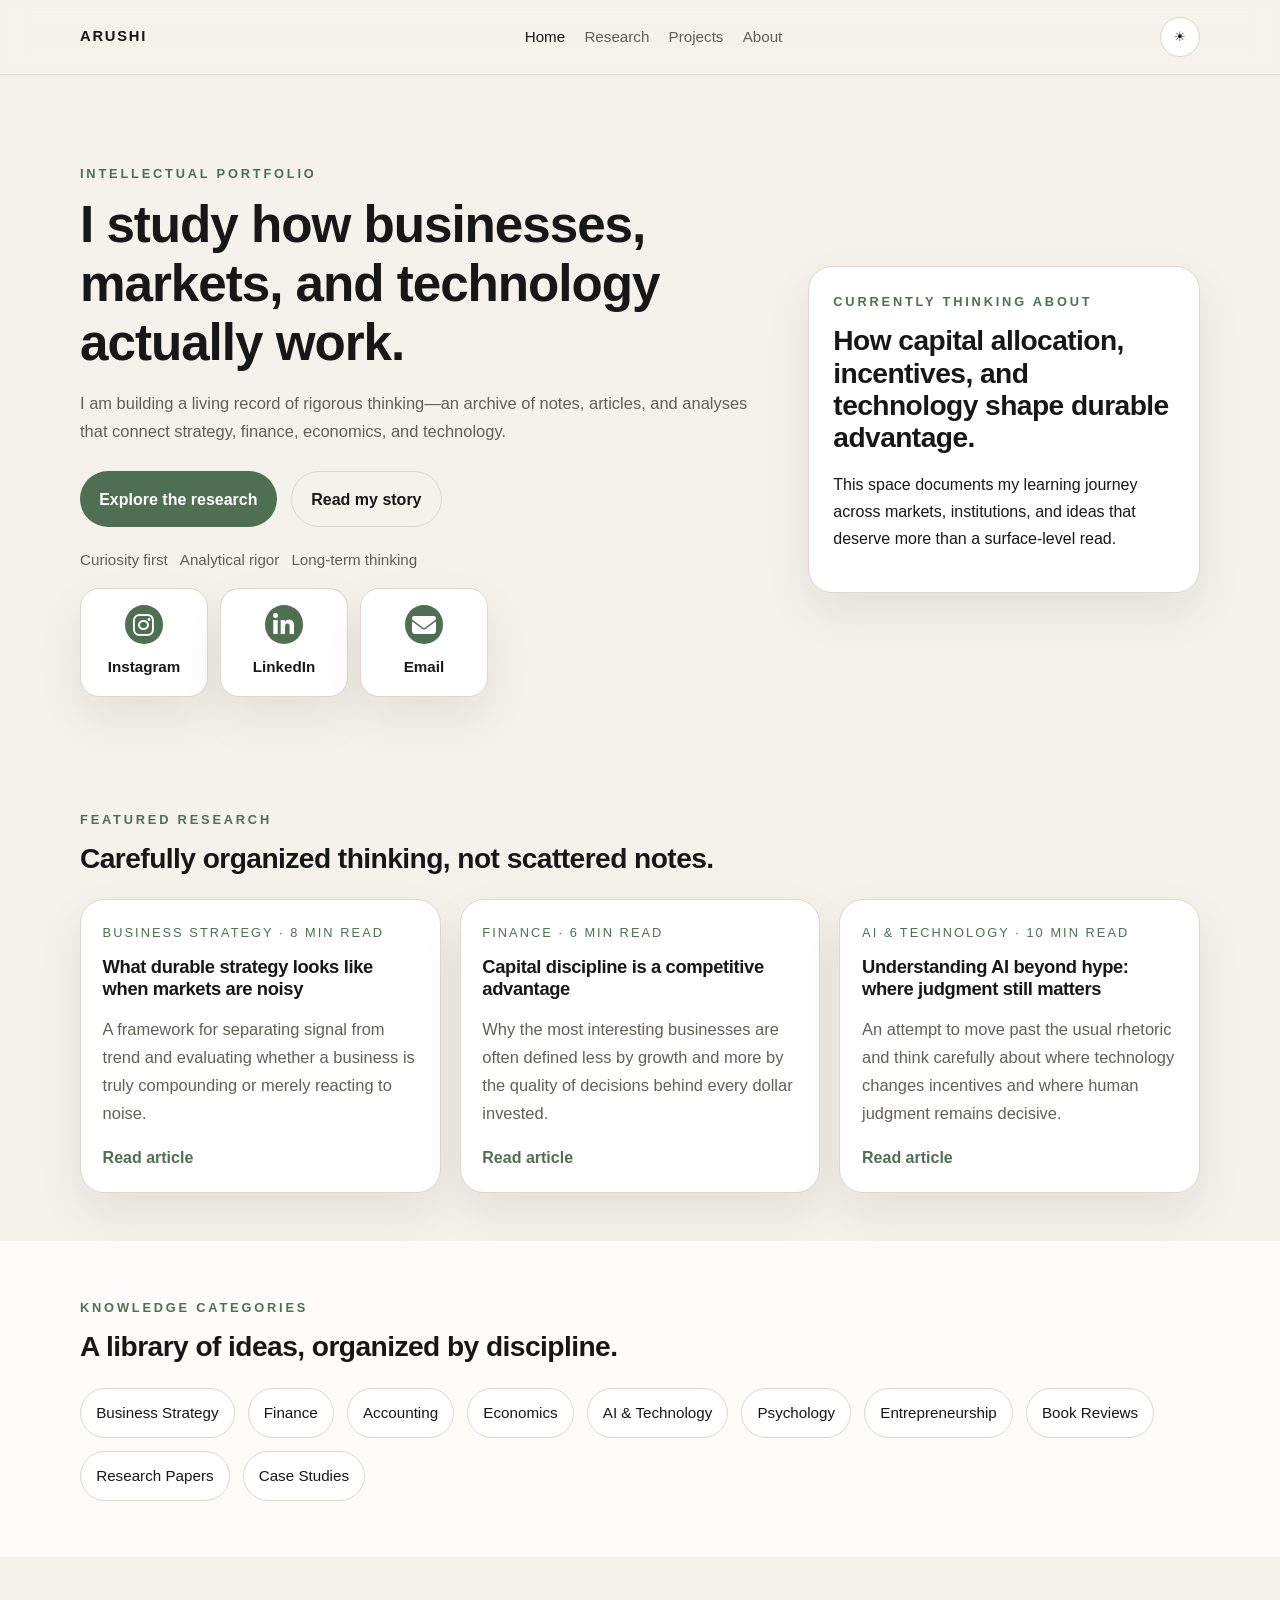
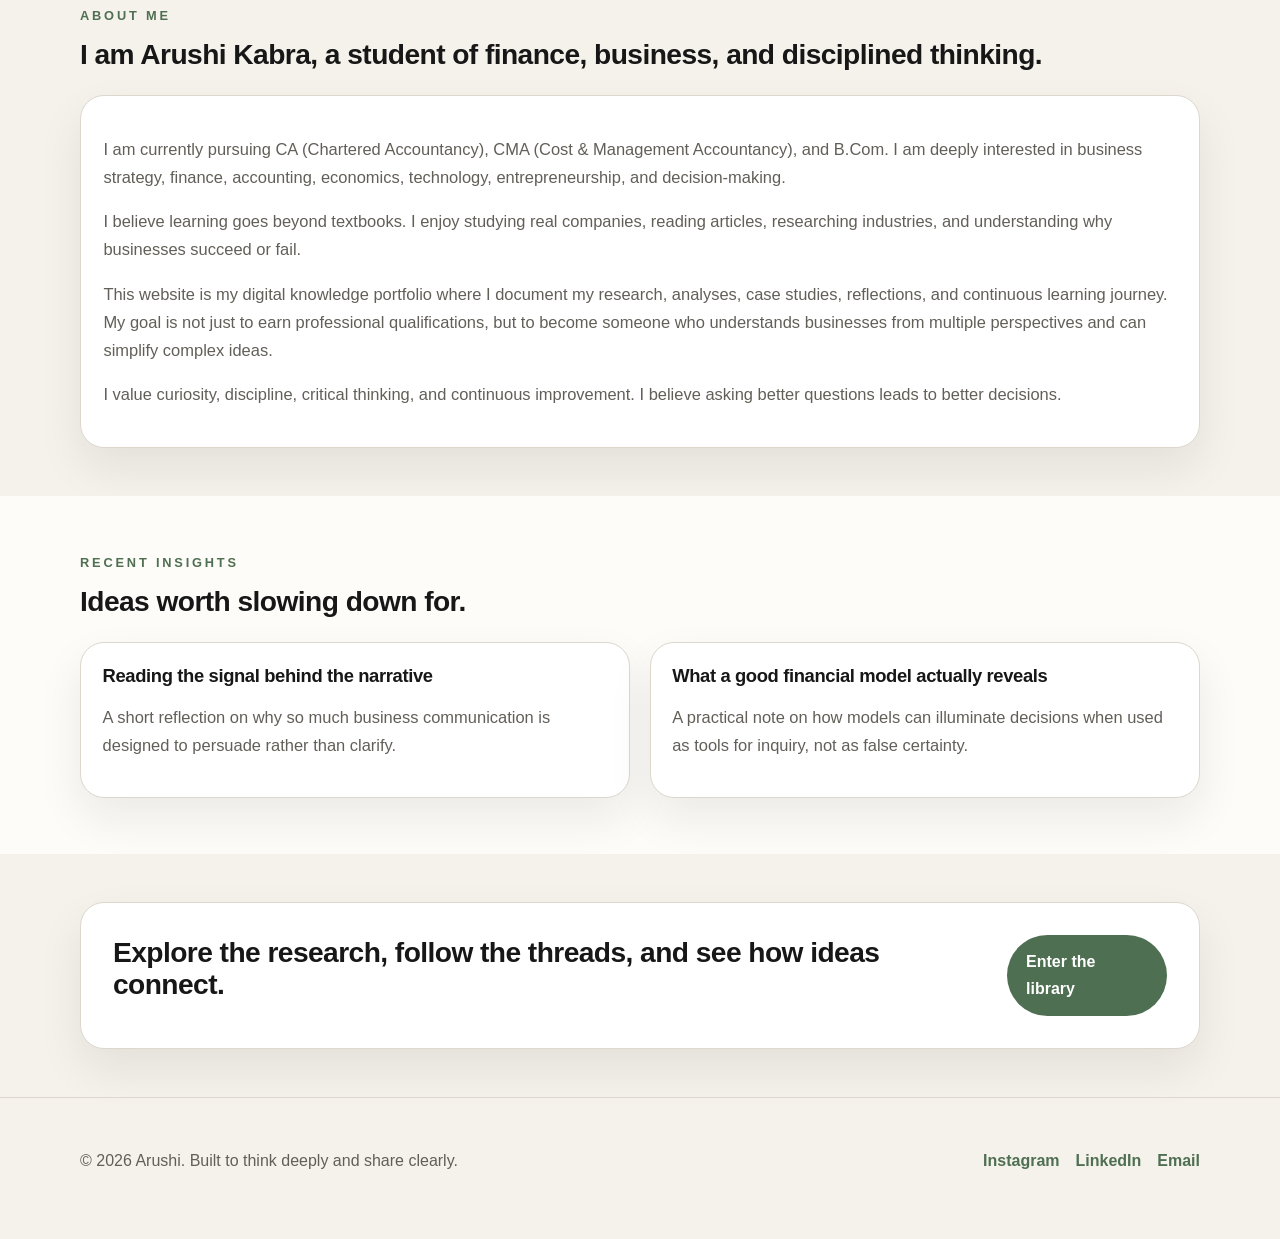
==== index.html @ c6b83775 "Publish updated portfolio site with current static pages" ====
<!DOCTYPE html>
<html lang="en" data-theme="light">
  <head>
    <meta charset="UTF-8" />
    <meta name="viewport" content="width=device-width, initial-scale=1.0" />
    <meta
      name="description"
      content="A thoughtful intellectual portfolio exploring strategy, finance, economics, technology, and decision-making."
    />
    <title>Arushi | Intellectual Portfolio</title>
    <link rel="stylesheet" href="https://cdnjs.cloudflare.com/ajax/libs/font-awesome/6.5.1/css/all.min.css" />
    <link rel="stylesheet" href="styles.css" />
  </head>
  <body>
    <a class="skip-link" href="#main-content">Skip to content</a>
    <header class="site-header">
      <div class="container nav-shell">
        <a class="brand" href="index.html">Arushi</a>
        <nav class="site-nav" aria-label="Main navigation">
          <a href="index.html" class="active">Home</a>
          <a href="research.html">Research</a>
          <a href="projects.html">Projects</a>
          <a href="about.html">About</a>
        </nav>
        <button class="theme-toggle" type="button" aria-label="Toggle color theme">
          <span class="theme-toggle__icon">☀︎</span>
        </button>
      </div>
    </header>

    <main id="main-content">
      <section class="hero">
        <div class="container hero__grid">
          <div class="hero__content">
            <p class="eyebrow">Intellectual Portfolio</p>
            <h1>I study how businesses, markets, and technology actually work.</h1>
            <p class="hero__text">
              I am building a living record of rigorous thinking—an archive of notes, articles,
              and analyses that connect strategy, finance, economics, and technology.
            </p>
            <div class="hero__actions">
              <a class="button button--primary" href="research.html">Explore the research</a>
              <a class="button button--ghost" href="about.html">Read my story</a>
            </div>
            <div class="hero__meta">
              <span>Curiosity first</span>
              <span>Analytical rigor</span>
              <span>Long-term thinking</span>
            </div>
            <div class="contact-strip" aria-label="Social links">
              <a class="contact-pill" href="https://www.instagram.com/okayaruushi" target="_blank" rel="noreferrer"><i class="fab fa-instagram" aria-hidden="true"></i>Instagram</a>
              <a class="contact-pill" href="https://www.linkedin.com/in/arushikabra21" target="_blank" rel="noreferrer"><i class="fab fa-linkedin-in" aria-hidden="true"></i>LinkedIn</a>
              <a class="contact-pill" href="mailto:arushikabra21@gmail.com"><i class="fas fa-envelope" aria-hidden="true"></i>Email</a>
            </div>
          </div>
          <aside class="hero__card" aria-label="Current focus">
            <p class="eyebrow">Currently thinking about</p>
            <h2>How capital allocation, incentives, and technology shape durable advantage.</h2>
            <p>
              This space documents my learning journey across markets, institutions, and ideas that
              deserve more than a surface-level read.
            </p>
          </aside>
        </div>
      </section>

      <section class="section">
        <div class="container">
          <div class="section-heading">
            <p class="eyebrow">Featured research</p>
            <h2>Carefully organized thinking, not scattered notes.</h2>
          </div>
          <div class="card-grid card-grid--3">
            <article class="card">
              <div class="card__meta">Business Strategy · 8 min read</div>
              <h3>What durable strategy looks like when markets are noisy</h3>
              <p>
                A framework for separating signal from trend and evaluating whether a business is truly
                compounding or merely reacting to noise.
              </p>
              <a href="article.html">Read article</a>
            </article>
            <article class="card">
              <div class="card__meta">Finance · 6 min read</div>
              <h3>Capital discipline is a competitive advantage</h3>
              <p>
                Why the most interesting businesses are often defined less by growth and more by the
                quality of decisions behind every dollar invested.
              </p>
              <a href="article.html">Read article</a>
            </article>
            <article class="card">
              <div class="card__meta">AI & Technology · 10 min read</div>
              <h3>Understanding AI beyond hype: where judgment still matters</h3>
              <p>
                An attempt to move past the usual rhetoric and think carefully about where technology
                changes incentives and where human judgment remains decisive.
              </p>
              <a href="article.html">Read article</a>
            </article>
          </div>
        </div>
      </section>

      <section class="section section--muted">
        <div class="container">
          <div class="section-heading">
            <p class="eyebrow">Knowledge categories</p>
            <h2>A library of ideas, organized by discipline.</h2>
          </div>
          <div class="category-grid">
            <div class="category-pill">Business Strategy</div>
            <div class="category-pill">Finance</div>
            <div class="category-pill">Accounting</div>
            <div class="category-pill">Economics</div>
            <div class="category-pill">AI & Technology</div>
            <div class="category-pill">Psychology</div>
            <div class="category-pill">Entrepreneurship</div>
            <div class="category-pill">Book Reviews</div>
            <div class="category-pill">Research Papers</div>
            <div class="category-pill">Case Studies</div>
          </div>
        </div>
      </section>

      <section class="section">
        <div class="container">
          <div class="section-heading">
            <p class="eyebrow">About me</p>
            <h2>I am Arushi Kabra, a student of finance, business, and disciplined thinking.</h2>
          </div>
          <div class="content-card">
            <p>
              I am currently pursuing CA (Chartered Accountancy), CMA (Cost & Management Accountancy),
              and B.Com. I am deeply interested in business strategy, finance, accounting,
              economics, technology, entrepreneurship, and decision-making.
            </p>
            <p>
              I believe learning goes beyond textbooks. I enjoy studying real companies, reading
              articles, researching industries, and understanding why businesses succeed or fail.
            </p>
            <p>
              This website is my digital knowledge portfolio where I document my research, analyses,
              case studies, reflections, and continuous learning journey. My goal is not just to earn
              professional qualifications, but to become someone who understands businesses from
              multiple perspectives and can simplify complex ideas.
            </p>
            <p>
              I value curiosity, discipline, critical thinking, and continuous improvement. I believe
              asking better questions leads to better decisions.
            </p>
          </div>
        </div>
      </section>

      <section class="section section--muted">
        <div class="container">
          <div class="section-heading">
            <p class="eyebrow">Recent insights</p>
            <h2>Ideas worth slowing down for.</h2>
          </div>
          <div class="card-grid card-grid--2">
            <article class="card card--plain">
              <h3>Reading the signal behind the narrative</h3>
              <p>
                A short reflection on why so much business communication is designed to persuade rather
                than clarify.
              </p>
            </article>
            <article class="card card--plain">
              <h3>What a good financial model actually reveals</h3>
              <p>
                A practical note on how models can illuminate decisions when used as tools for inquiry,
                not as false certainty.
              </p>
            </article>
          </div>
        </div>
      </section>

      <section class="section">
        <div class="container cta-banner">
          <h2>Explore the research, follow the threads, and see how ideas connect.</h2>
          <a class="button button--primary" href="research.html">Enter the library</a>
        </div>
      </section>
    </main>

    <footer class="site-footer">
      <div class="container footer-shell">
        <p>© 2026 Arushi. Built to think deeply and share clearly.</p>
        <div class="footer-links" aria-label="Contact links">
          <a href="https://www.instagram.com/okayaruushi" target="_blank" rel="noreferrer">Instagram</a>
          <a href="https://www.linkedin.com/in/arushikabra21" target="_blank" rel="noreferrer">LinkedIn</a>
          <a href="mailto:arushikabra21@gmail.com">Email</a>
        </div>
      </div>
    </footer>

    <script src="script.js"></script>
  </body>
</html>
---- styles.css ----
:root {
  color-scheme: light;
  --bg: #f5f2eb;
  --bg-elevated: #fdfcf8;
  --surface: #ffffff;
  --surface-2: #efebe4;
  --text: #171717;
  --muted: #625f58;
  --border: #ddd7cd;
  --accent: #4f6f52;
  --shadow: 0 20px 45px rgba(23, 23, 23, 0.08);
  --radius: 24px;
  --radius-sm: 14px;
  --max-width: 1120px;
}

:root[data-theme="dark"] {
  color-scheme: dark;
  --bg: #101113;
  --bg-elevated: #171a1f;
  --surface: #1b1f24;
  --surface-2: #22272d;
  --text: #f2efe8;
  --muted: #b7b2a7;
  --border: #2f343c;
  --accent: #8bb28f;
  --shadow: 0 20px 45px rgba(0, 0, 0, 0.35);
}

* {
  box-sizing: border-box;
}

html {
  scroll-behavior: smooth;
}

body {
  margin: 0;
  font-family: Inter, "Segoe UI", Roboto, Helvetica, Arial, sans-serif;
  background: var(--bg);
  color: var(--text);
  line-height: 1.7;
  transition: background 0.25s ease, color 0.25s ease;
}

a {
  color: inherit;
  text-decoration: none;
}

img {
  max-width: 100%;
}

.skip-link {
  position: absolute;
  left: -999px;
  top: 0;
  background: var(--accent);
  color: white;
  padding: 0.75rem 1rem;
  z-index: 100;
}

.skip-link:focus {
  left: 1rem;
  top: 1rem;
}

.container {
  width: min(var(--max-width), calc(100% - 2rem));
  margin: 0 auto;
}

.site-header {
  position: sticky;
  top: 0;
  z-index: 10;
  backdrop-filter: blur(14px);
  background: color-mix(in srgb, var(--bg) 78%, transparent);
  border-bottom: 1px solid var(--border);
}

.nav-shell,
.footer-shell {
  display: flex;
  align-items: center;
  justify-content: space-between;
  padding: 1.05rem 0;
}

.brand {
  font-weight: 700;
  letter-spacing: 0.12em;
  text-transform: uppercase;
  font-size: 0.92rem;
}

.site-nav {
  display: flex;
  gap: 1.2rem;
}

.site-nav a {
  color: var(--muted);
  font-size: 0.95rem;
}

.site-nav a.active,
.site-nav a:hover {
  color: var(--text);
}

.theme-toggle {
  border: 1px solid var(--border);
  background: var(--surface);
  color: var(--text);
  border-radius: 999px;
  width: 2.5rem;
  height: 2.5rem;
  cursor: pointer;
}

.hero {
  padding: 5.5rem 0 4rem;
}

.hero__grid {
  display: grid;
  grid-template-columns: 1.6fr 0.9fr;
  gap: 2rem;
  align-items: center;
}

.eyebrow {
  margin: 0 0 0.75rem;
  font-size: 0.8rem;
  font-weight: 700;
  letter-spacing: 0.22em;
  text-transform: uppercase;
  color: var(--accent);
}

h1,
h2,
h3 {
  line-height: 1.15;
  letter-spacing: -0.02em;
}

h1 {
  font-size: clamp(2.2rem, 4vw, 3.5rem);
  margin: 0 0 1rem;
}

h2 {
  font-size: clamp(1.5rem, 2.2vw, 2rem);
  margin: 0 0 0.8rem;
}

h3 {
  font-size: 1.15rem;
  margin: 0 0 0.6rem;
}

.hero__text,
.page-lead,
.card p,
.content-card p,
.article-content p,
.timeline__item p {
  color: var(--muted);
  font-size: 1.03rem;
}

.hero__actions {
  display: flex;
  flex-wrap: wrap;
  gap: 0.9rem;
  margin: 1.6rem 0 1.2rem;
}

.button {
  display: inline-flex;
  align-items: center;
  justify-content: center;
  border-radius: 999px;
  padding: 0.85rem 1.2rem;
  font-weight: 600;
  transition: transform 0.2s ease, background 0.2s ease;
}

.button:hover {
  transform: translateY(-1px);
}

.button--primary {
  background: var(--accent);
  color: white;
}

.button--ghost {
  border: 1px solid var(--border);
  background: transparent;
}

.hero__meta {
  display: flex;
  flex-wrap: wrap;
  gap: 0.75rem;
  color: var(--muted);
  font-size: 0.95rem;
}

.contact-strip {
  display: flex;
  flex-wrap: wrap;
  gap: 0.75rem;
  margin-top: 1rem;
}

.contact-pill {
  display: inline-flex;
  flex-direction: column;
  align-items: center;
  gap: 0.65rem;
  padding: 1rem 1.1rem;
  border: 1px solid var(--border);
  border-radius: 1.2rem;
  background: var(--surface);
  color: var(--text);
  font-size: 0.95rem;
  font-weight: 600;
  box-shadow: var(--shadow);
  transition: transform 0.2s ease, box-shadow 0.2s ease, border-color 0.2s ease, background 0.2s ease, color 0.2s ease;
  text-align: center;
  min-width: 8rem;
}

.contact-pill:hover {
  transform: translateY(-2px);
  box-shadow: 0 14px 30px rgba(23, 23, 23, 0.14);
  border-color: var(--accent);
  background: var(--accent);
  color: white;
}

.contact-pill:hover i {
  background: rgba(255, 255, 255, 0.95);
  color: var(--accent);
}

.contact-pill i {
  display: inline-grid;
  place-items: center;
  width: 2.4rem;
  height: 2.4rem;
  border-radius: 50%;
  background: var(--accent);
  color: white;
  font-size: 24px;
  transition: background 0.2s ease, color 0.2s ease;
}

.hero__card,
.card,
.content-card,
.cta-banner,
.article-toc,
.highlight-box {
  background: var(--surface);
  border: 1px solid var(--border);
  border-radius: var(--radius);
  box-shadow: var(--shadow);
}

.hero__card {
  padding: 1.5rem;
}

.section {
  padding: 3rem 0;
}

.section--muted {
  background: var(--bg-elevated);
  padding: 3.5rem 0;
}

.section-heading {
  margin-bottom: 1.5rem;
}

.card-grid {
  display: grid;
  gap: 1.2rem;
}

.card-grid--3 {
  grid-template-columns: repeat(3, minmax(0, 1fr));
}

.card-grid--2 {
  grid-template-columns: repeat(2, minmax(0, 1fr));
}

.card {
  padding: 1.35rem;
}

.card__meta {
  font-size: 0.8rem;
  letter-spacing: 0.16em;
  text-transform: uppercase;
  color: var(--accent);
  margin-bottom: 0.8rem;
}

.card a {
  color: var(--accent);
  font-weight: 600;
}

.category-grid {
  display: flex;
  flex-wrap: wrap;
  gap: 0.8rem;
}

.category-pill,
.chip {
  border: 1px solid var(--border);
  background: var(--surface);
  color: var(--text);
  border-radius: 999px;
  padding: 0.7rem 0.95rem;
  font-size: 0.95rem;
}

.chip.is-active {
  background: var(--accent);
  color: white;
  border-color: var(--accent);
}

.timeline {
  display: grid;
  gap: 1rem;
}

.timeline__item {
  padding: 1.1rem 1.2rem;
  border-left: 2px solid var(--accent);
  background: var(--surface);
  border-radius: 0 16px 16px 0;
}

.cta-banner {
  padding: 2rem;
  display: flex;
  align-items: center;
  justify-content: space-between;
  gap: 1rem;
}

.page-shell {
  padding: 3rem 0 4rem;
}

.about-intro {
  padding-bottom: 1.5rem;
}

.content-grid {
  display: grid;
  grid-template-columns: repeat(2, minmax(0, 1fr));
  gap: 1.2rem;
}

.content-card {
  padding: 1.4rem;
}

.research-toolbar {
  display: flex;
  flex-wrap: wrap;
  justify-content: space-between;
  gap: 1rem;
  align-items: center;
  margin-bottom: 1.2rem;
}

.search-box {
  display: flex;
  flex-direction: column;
  gap: 0.45rem;
  color: var(--muted);
  min-width: min(100%, 360px);
}

.search-box input {
  border: 1px solid var(--border);
  background: var(--surface);
  color: var(--text);
  border-radius: 999px;
  padding: 0.8rem 1rem;
  font: inherit;
}

.article-shell {
  padding-bottom: 3rem;
}

.reading-progress {
  position: sticky;
  top: 0;
  height: 3px;
  background: linear-gradient(90deg, var(--accent), transparent);
  transform-origin: left;
  transform: scaleX(0);
  z-index: 20;
}

.article-header {
  padding: 3rem 0 1.4rem;
}

.article-meta {
  display: flex;
  flex-wrap: wrap;
  gap: 0.8rem;
  color: var(--muted);
  font-size: 0.95rem;
}

.article-layout {
  display: grid;
  grid-template-columns: 250px minmax(0, 1fr);
  gap: 1.5rem;
  align-items: start;
}

.article-toc {
  padding: 1.1rem;
  position: sticky;
  top: 4rem;
}

.article-toc nav {
  display: flex;
  flex-direction: column;
  gap: 0.6rem;
  margin-top: 0.6rem;
}

.article-toc a {
  color: var(--muted);
}

.article-content {
  max-width: 720px;
}

.article-content .lead {
  font-size: 1.16rem;
  color: var(--text);
}

blockquote {
  border-left: 3px solid var(--accent);
  margin: 1.4rem 0;
  padding: 0.9rem 1.1rem;
  color: var(--muted);
  background: var(--surface-2);
  border-radius: 0 12px 12px 0;
}

.highlight-box {
  padding: 1rem 1.1rem;
  margin: 1.2rem 0;
}

.related-section {
  padding-top: 1.3rem;
}

.related-nav {
  display: flex;
  justify-content: space-between;
  margin-bottom: 1rem;
  color: var(--accent);
}

.site-footer {
  border-top: 1px solid var(--border);
  padding: 1rem 0 2rem;
  color: var(--muted);
}

.footer-links {
  display: flex;
  flex-wrap: wrap;
  gap: 1rem;
}

.footer-links a {
  color: var(--accent);
  font-weight: 600;
}

@media (max-width: 900px) {
  .hero__grid,
  .content-grid,
  .card-grid--3,
  .card-grid--2,
  .article-layout {
    grid-template-columns: 1fr;
  }

  .article-toc {
    position: static;
  }
}

@media (max-width: 640px) {
  .nav-shell,
  .footer-shell,
  .cta-banner,
  .related-nav {
    flex-direction: column;
    align-items: flex-start;
  }

  .site-nav {
    gap: 0.8rem;
    flex-wrap: wrap;
  }

  .hero {
    padding-top: 3rem;
  }

  .hero__actions {
    flex-direction: column;
    align-items: stretch;
  }

  .section {
    padding: 2.4rem 0;
  }
}
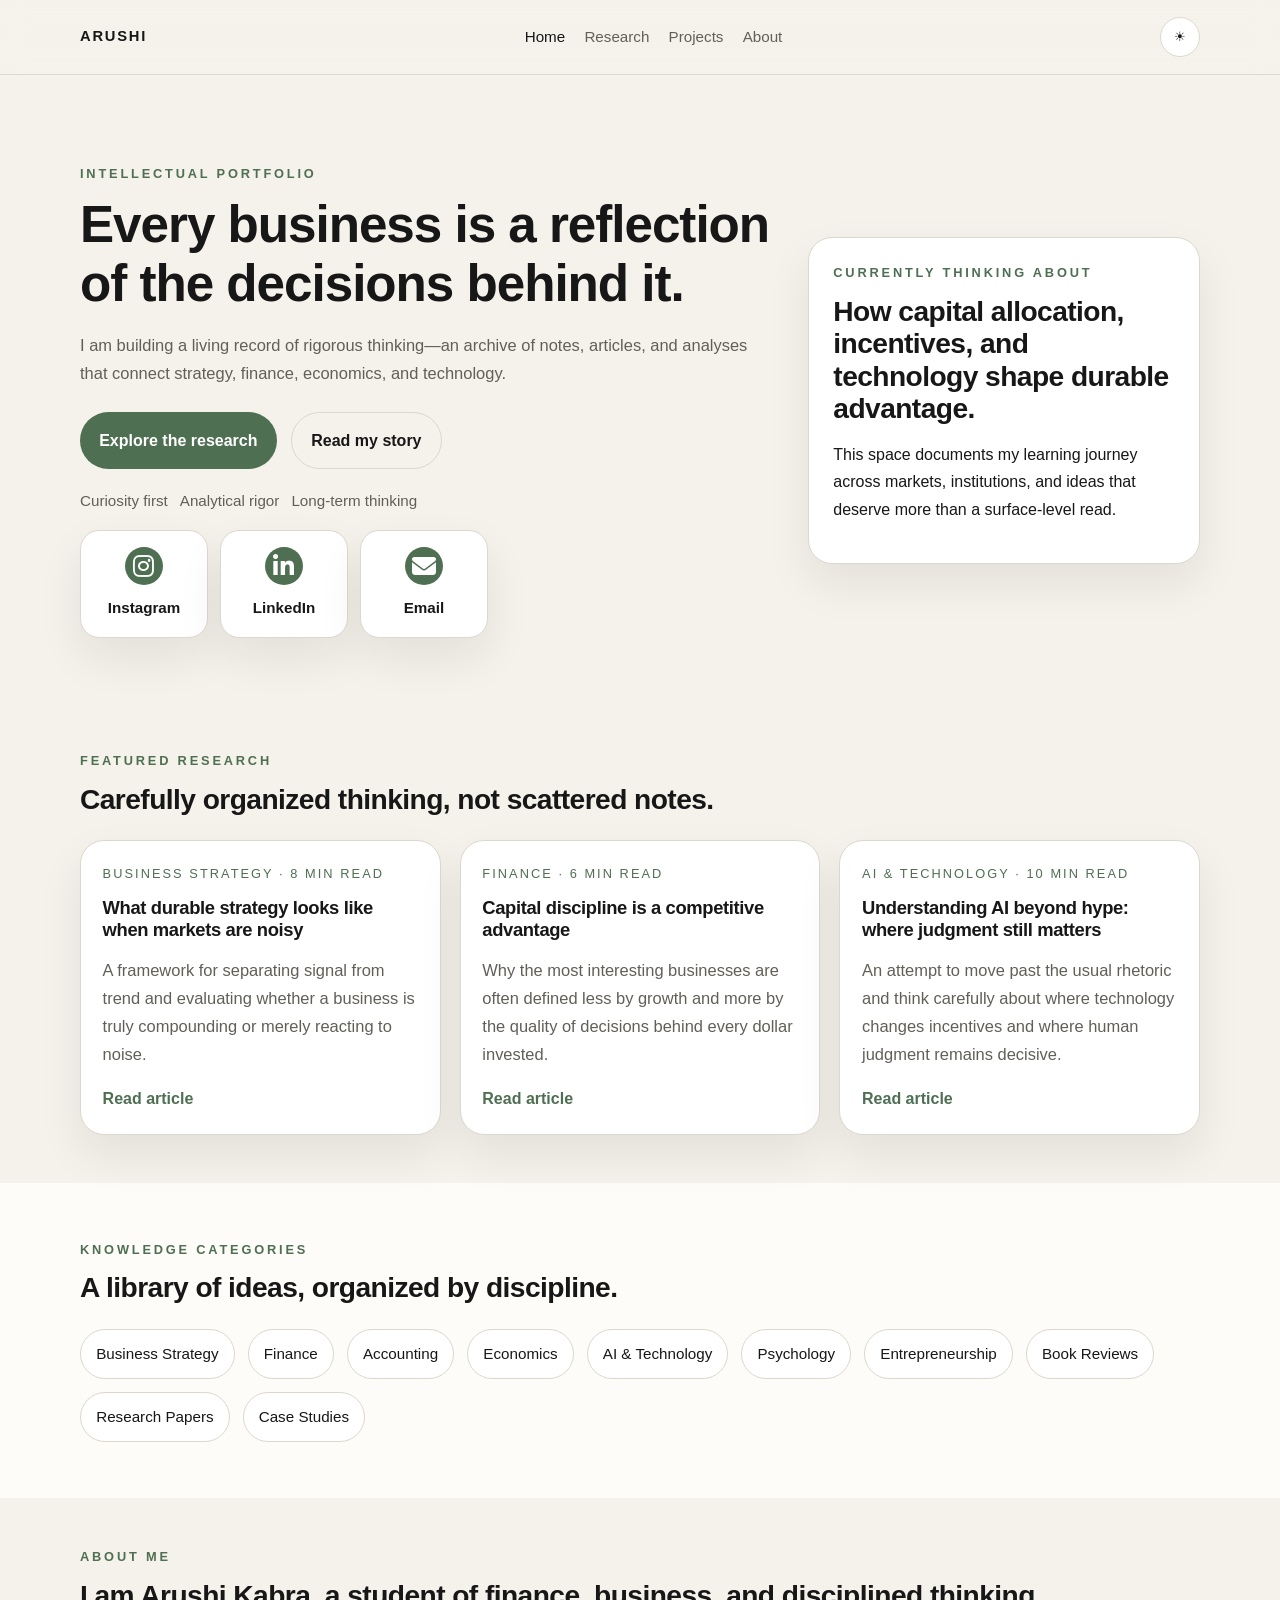
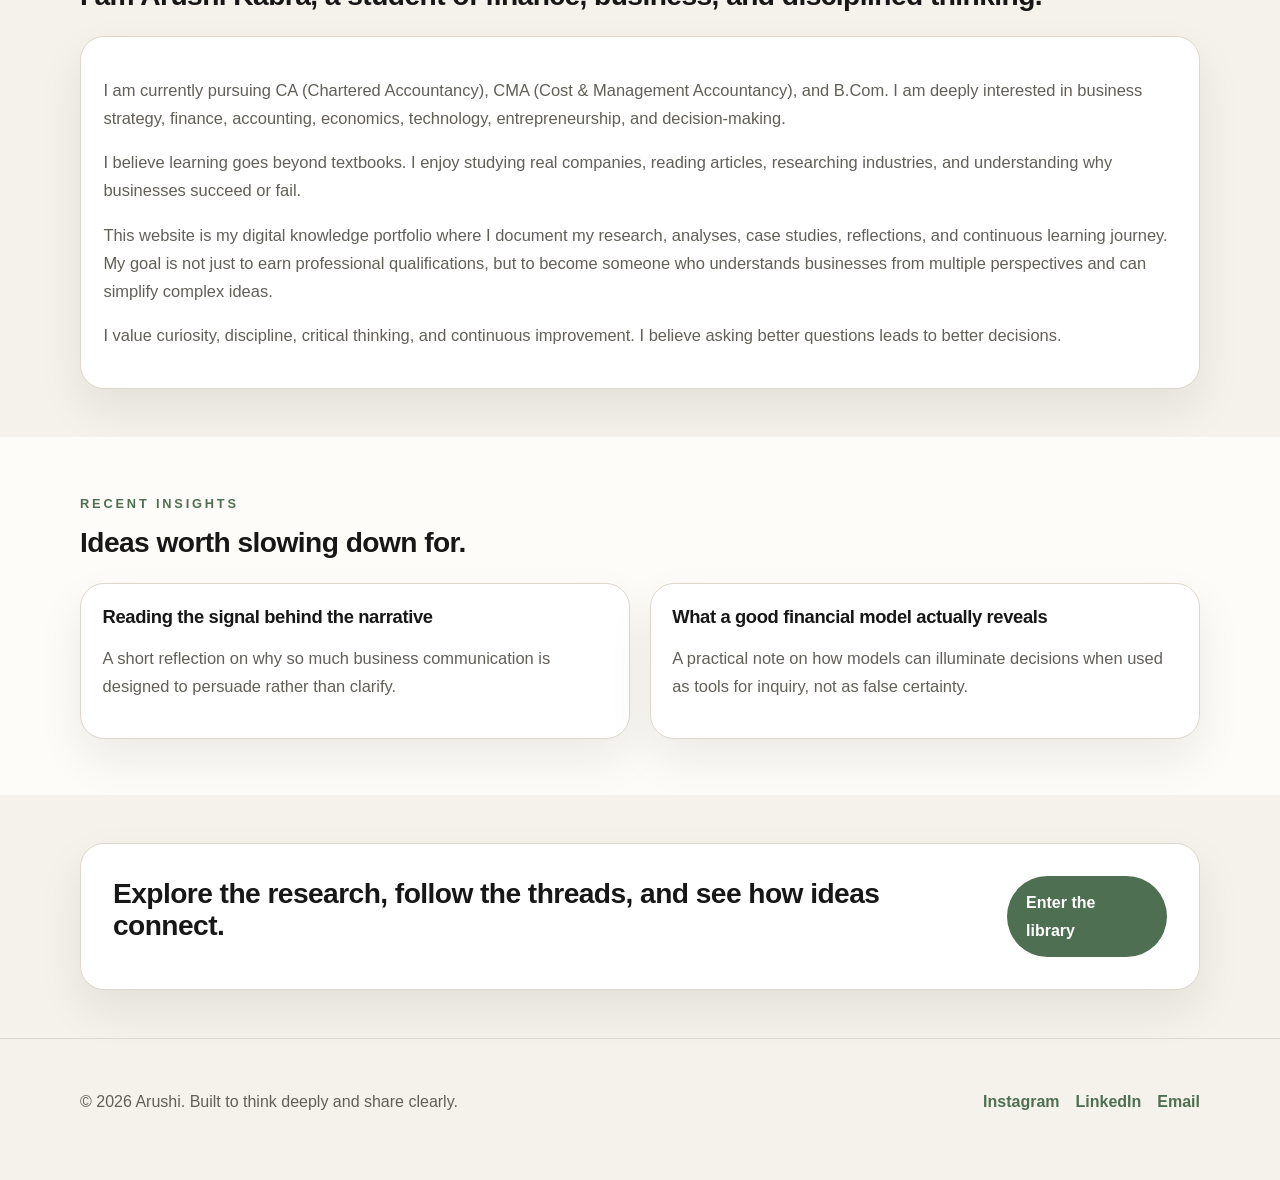
==== commit 450ebc1b: "Update hero heading" ====
--- a/index.html
+++ b/index.html
@@ -33,7 +33,7 @@
         <div class="container hero__grid">
           <div class="hero__content">
             <p class="eyebrow">Intellectual Portfolio</p>
-            <h1>I study how businesses, markets, and technology actually work.</h1>
+            <h1>Every business is a reflection of the decisions behind it.</h1>
             <p class="hero__text">
               I am building a living record of rigorous thinking—an archive of notes, articles,
               and analyses that connect strategy, finance, economics, and technology.
